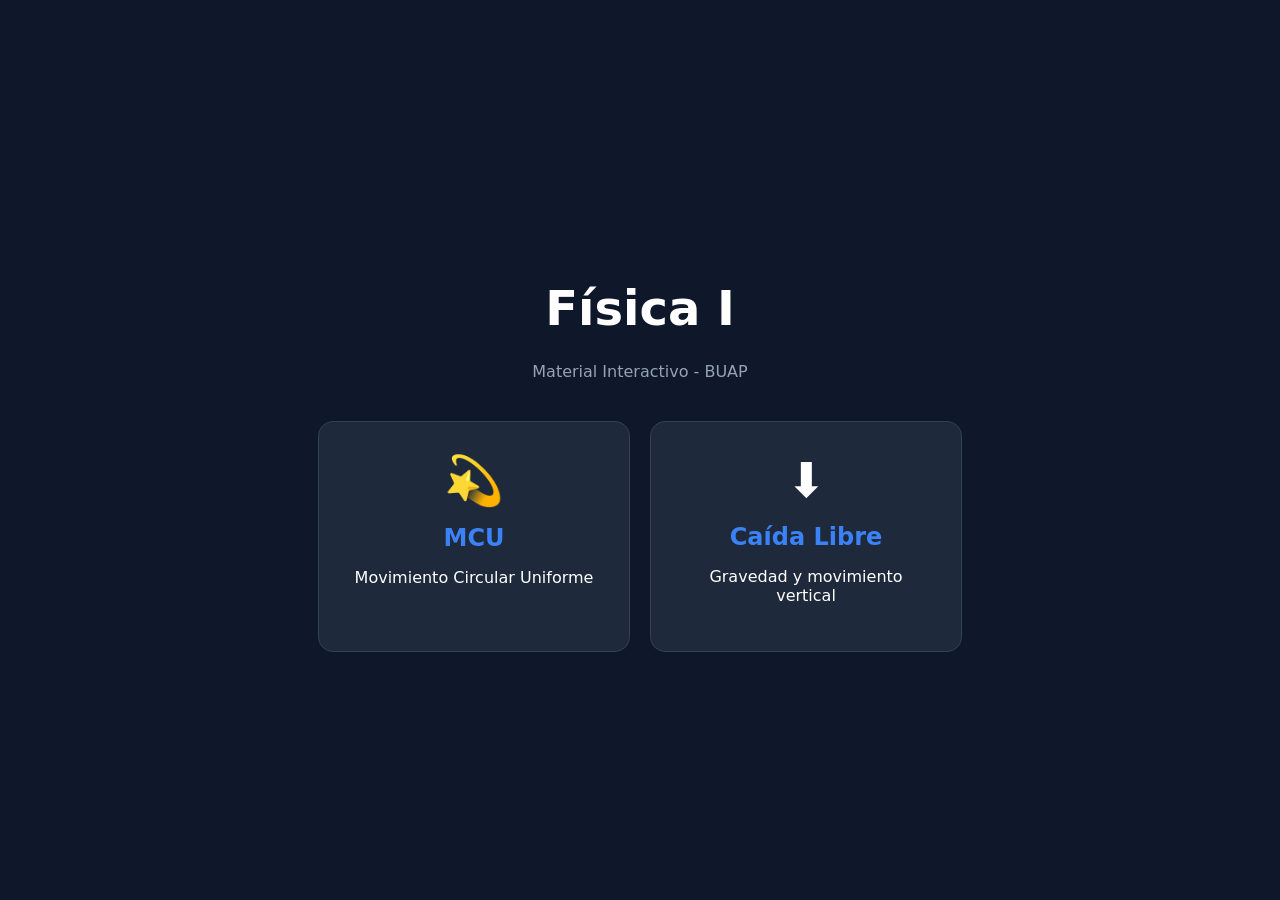
==== index.html @ 546be5e2 "Add files via upload" ====
<!DOCTYPE html>
<html lang="es">
<head>
    <meta charset="UTF-8">
    <meta name="viewport" content="width=device-width, initial-scale=1.0">
    <title>Física I - Dr. Rodrigo Vela</title>
    <style>
        body {
            background-color: #0f172a;
            color: white;
            font-family: system-ui, sans-serif;
            display: flex;
            flex-direction: column;
            align-items: center;
            justify-content: center;
            height: 100vh;
            margin: 0;
        }
        h1 { font-size: 3rem; margin-bottom: 10px; }
        .subtitle { color: #94a3b8; margin-bottom: 40px; }
        .grid { display: flex; gap: 20px; flex-wrap: wrap; justify-content: center; }
        .card {
            background: #1e293b;
            padding: 30px;
            border-radius: 15px;
            text-align: center;
            text-decoration: none;
            color: white;
            width: 250px;
            border: 1px solid #334155;
            transition: transform 0.2s, border-color 0.2s;
        }
        .card:hover { transform: translateY(-5px); border-color: #3b82f6; }
        .icon { font-size: 3rem; display: block; margin-bottom: 15px; }
        h2 { margin: 0; color: #3b82f6; }
    </style>
</head>
<body>
    <h1>Física I</h1>
    <p class="subtitle">Material Interactivo - BUAP</p>
    
    <div class="grid">
        <a href="mcu.html" class="card">
            <span class="icon">💫</span>
            <h2>MCU</h2>
            <p>Movimiento Circular Uniforme</p>
        </a>
        <a href="caida.html" class="card">
            <span class="icon">⬇️</span>
            <h2>Caída Libre</h2>
            <p>Gravedad y movimiento vertical</p>
        </a>
    </div>
</body>
</html>
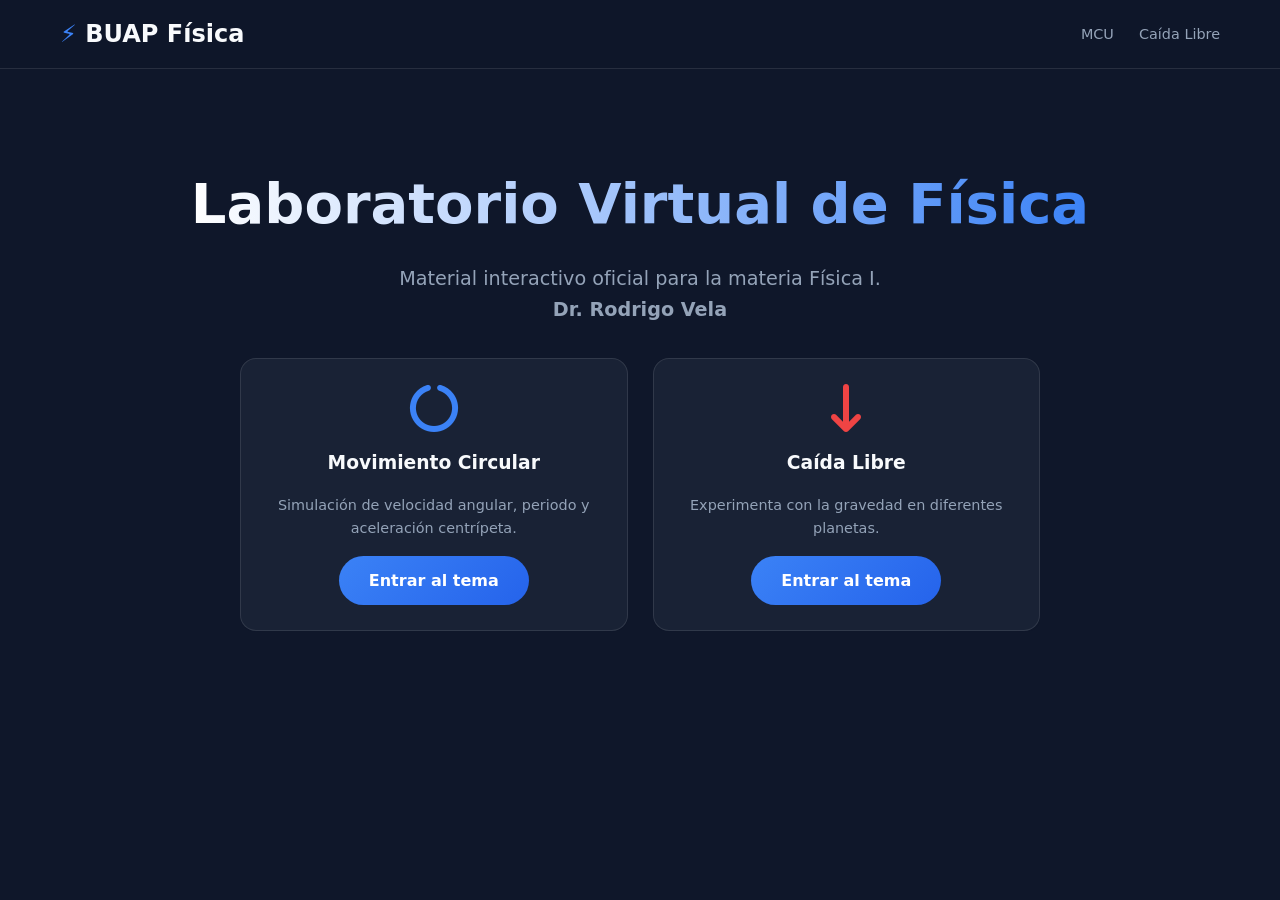
==== commit 37328ef4: "Add files via upload" ====
--- a/index.html
+++ b/index.html
@@ -3,53 +3,50 @@
 <head>
     <meta charset="UTF-8">
     <meta name="viewport" content="width=device-width, initial-scale=1.0">
-    <title>Física I - Dr. Rodrigo Vela</title>
-    <style>
-        body {
-            background-color: #0f172a;
-            color: white;
-            font-family: system-ui, sans-serif;
-            display: flex;
-            flex-direction: column;
-            align-items: center;
-            justify-content: center;
-            height: 100vh;
-            margin: 0;
-        }
-        h1 { font-size: 3rem; margin-bottom: 10px; }
-        .subtitle { color: #94a3b8; margin-bottom: 40px; }
-        .grid { display: flex; gap: 20px; flex-wrap: wrap; justify-content: center; }
-        .card {
-            background: #1e293b;
-            padding: 30px;
-            border-radius: 15px;
-            text-align: center;
-            text-decoration: none;
-            color: white;
-            width: 250px;
-            border: 1px solid #334155;
-            transition: transform 0.2s, border-color 0.2s;
-        }
-        .card:hover { transform: translateY(-5px); border-color: #3b82f6; }
-        .icon { font-size: 3rem; display: block; margin-bottom: 15px; }
-        h2 { margin: 0; color: #3b82f6; }
-    </style>
+    <title>Física I - BUAP</title>
+    <link rel="stylesheet" href="css/estilos.css">
+    <!-- FontAwesome para iconos (CDN estable) -->
+    <link rel="stylesheet" href="https://cdnjs.cloudflare.com/ajax/libs/font-awesome/6.4.0/css/all.min.css">
 </head>
 <body>
-    <h1>Física I</h1>
-    <p class="subtitle">Material Interactivo - BUAP</p>
-    
-    <div class="grid">
-        <a href="mcu.html" class="card">
-            <span class="icon">💫</span>
-            <h2>MCU</h2>
-            <p>Movimiento Circular Uniforme</p>
-        </a>
-        <a href="caida.html" class="card">
-            <span class="icon">⬇️</span>
-            <h2>Caída Libre</h2>
-            <p>Gravedad y movimiento vertical</p>
-        </a>
-    </div>
+
+    <header>
+        <div class="container header-flex">
+            <a href="index.html" class="logo"><span>⚡</span> BUAP Física</a>
+            <nav class="nav-links">
+                <a href="mcu.html">MCU</a>
+                <a href="caida.html">Caída Libre</a>
+            </nav>
+        </div>
+    </header>
+
+    <section class="hero">
+        <div class="container">
+            <h1>Laboratorio Virtual de Física</h1>
+            <p style="color: var(--text-muted); margin-bottom: 2rem; font-size: 1.2rem;">
+                Material interactivo oficial para la materia Física I.<br>
+                <strong>Dr. Rodrigo Vela</strong>
+            </p>
+            
+            <div class="grid-responsive" style="max-width: 800px; margin: 0 auto;">
+                <!-- Tarjeta MCU -->
+                <div class="card" style="text-align: center;">
+                    <i class="fa-solid fa-spin fa-circle-notch" style="font-size: 3rem; color: var(--primary); margin-bottom: 1rem;"></i>
+                    <h3>Movimiento Circular</h3>
+                    <p style="margin: 1rem 0; font-size: 0.9rem; color: #94a3b8;">Simulación de velocidad angular, periodo y aceleración centrípeta.</p>
+                    <a href="mcu.html" class="btn">Entrar al tema</a>
+                </div>
+
+                <!-- Tarjeta Caída Libre -->
+                <div class="card" style="text-align: center;">
+                    <i class="fa-solid fa-arrow-down-long" style="font-size: 3rem; color: var(--danger); margin-bottom: 1rem;"></i>
+                    <h3>Caída Libre</h3>
+                    <p style="margin: 1rem 0; font-size: 0.9rem; color: #94a3b8;">Experimenta con la gravedad en diferentes planetas.</p>
+                    <a href="caida.html" class="btn">Entrar al tema</a>
+                </div>
+            </div>
+        </div>
+    </section>
+
 </body>
 </html>
--- a/css/estilos.css
+++ b/css/estilos.css
@@ -0,0 +1,101 @@
+/* css/estilos.css */
+
+/* --- VARIABLES Y RESET --- */
+:root {
+    --bg-dark: #0f172a;
+    --bg-card: rgba(30, 41, 59, 0.7);
+    --bg-header: rgba(15, 23, 42, 0.95);
+    --text-main: #f8fafc;
+    --text-muted: #94a3b8;
+    --primary: #3b82f6;   /* Azul BUAP */
+    --secondary: #06b6d4; /* Cyan Ciencia */
+    --accent: #f59e0b;    /* Naranja Destacado */
+    --danger: #ef4444;
+    --font-body: system-ui, -apple-system, sans-serif;
+    --font-mono: 'Fira Code', monospace;
+    --glass-border: 1px solid rgba(255, 255, 255, 0.1);
+    --radius: 16px;
+}
+
+* { margin: 0; padding: 0; box-sizing: border-box; }
+
+body {
+    background-color: var(--bg-dark);
+    color: var(--text-main);
+    font-family: var(--font-body);
+    line-height: 1.6;
+    overflow-x: hidden;
+}
+
+/* --- COMPONENTES REUTILIZABLES --- */
+.container { max-width: 1200px; margin: 0 auto; padding: 0 20px; }
+
+.btn {
+    display: inline-block;
+    background: linear-gradient(135deg, var(--primary), #2563eb);
+    color: white;
+    padding: 12px 30px;
+    border-radius: 50px;
+    text-decoration: none;
+    font-weight: 600;
+    transition: transform 0.2s, box-shadow 0.2s;
+    border: none;
+    cursor: pointer;
+}
+.btn:hover { transform: translateY(-2px); box-shadow: 0 0 15px rgba(59, 130, 246, 0.5); }
+
+.card {
+    background: var(--bg-card);
+    backdrop-filter: blur(12px);
+    border: var(--glass-border);
+    border-radius: var(--radius);
+    padding: 25px;
+    transition: transform 0.3s;
+}
+.card:hover { border-color: var(--primary); }
+
+/* --- HEADER --- */
+header {
+    position: fixed;
+    top: 0; width: 100%;
+    background: var(--bg-header);
+    backdrop-filter: blur(10px);
+    border-bottom: var(--glass-border);
+    z-index: 1000;
+    padding: 15px 0;
+}
+.header-flex { display: flex; justify-content: space-between; align-items: center; }
+.logo { font-weight: 800; font-size: 1.5rem; color: var(--text-main); text-decoration: none; }
+.logo span { color: var(--primary); }
+.nav-links a { color: var(--text-muted); text-decoration: none; margin-left: 20px; font-size: 0.9rem; transition: color 0.2s; }
+.nav-links a:hover, .nav-links a.active { color: var(--secondary); }
+
+/* --- LAYOUTS --- */
+section { padding: 80px 0; }
+.hero { height: 90vh; display: flex; flex-direction: column; justify-content: center; align-items: center; text-align: center; padding-top: 60px; }
+.hero h1 { font-size: 3.5rem; margin-bottom: 1rem; background: linear-gradient(to right, #fff, var(--primary)); -webkit-background-clip: text; -webkit-text-fill-color: transparent; }
+
+.grid-responsive { display: grid; grid-template-columns: repeat(auto-fit, minmax(280px, 1fr)); gap: 25px; margin-top: 30px; }
+
+/* --- UTILIDADES PARA SIMULADORES --- */
+.sim-wrapper { display: grid; grid-template-columns: 300px 1fr; gap: 20px; align-items: start; }
+.canvas-container { 
+    background: #020617; border-radius: var(--radius); border: var(--glass-border); 
+    aspect-ratio: 16/9; position: relative; overflow: hidden; 
+}
+canvas { width: 100%; height: 100%; display: block; }
+
+.controls { background: var(--bg-card); padding: 20px; border-radius: var(--radius); }
+.control-group { margin-bottom: 20px; }
+.control-group label { display: block; margin-bottom: 8px; font-weight: 600; }
+input[type=range], select { width: 100%; padding: 8px; background: rgba(0,0,0,0.3); border: 1px solid #334155; border-radius: 5px; color: white; }
+
+.data-panel { margin-top: 20px; padding-top: 15px; border-top: 1px solid rgba(255,255,255,0.1); font-family: var(--font-mono); font-size: 0.9rem; }
+.data-row { display: flex; justify-content: space-between; margin-bottom: 5px; }
+.val { color: var(--secondary); }
+
+/* --- RESPONSIVE --- */
+@media (max-width: 900px) {
+    .sim-wrapper { grid-template-columns: 1fr; }
+    .hero h1 { font-size: 2.5rem; }
+}
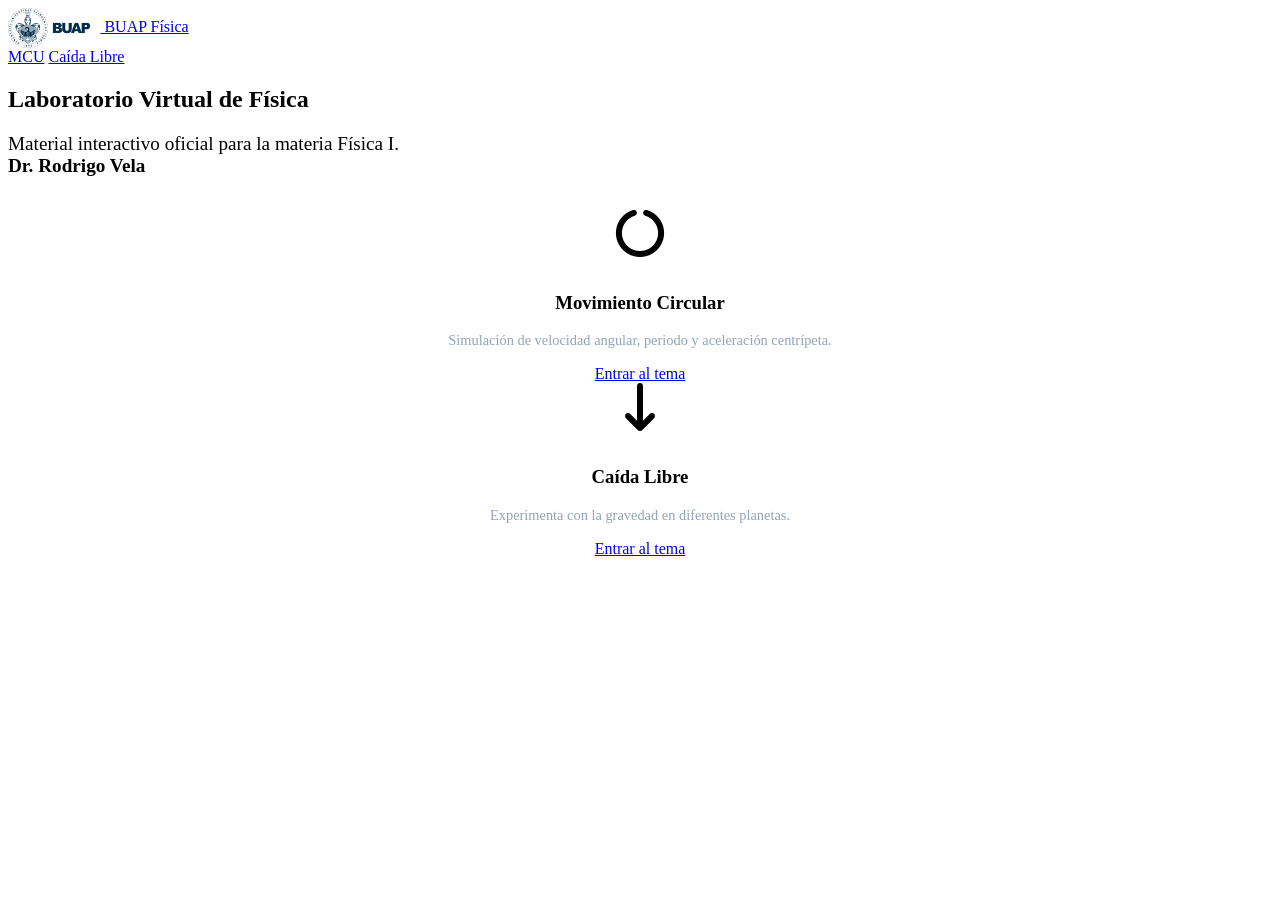
==== commit b88f612d: "Update logo in header of index.html" ====
--- a/index.html
+++ b/index.html
@@ -12,7 +12,10 @@
 
     <header>
         <div class="container header-flex">
-            <a href="index.html" class="logo"><span>⚡</span> BUAP Física</a>
+            <a href="index.html" class="logo">
+    <img src="img/logo-buap.png" alt="Logo BUAP" class="logo-img">
+    BUAP Física
+</a>
             <nav class="nav-links">
                 <a href="mcu.html">MCU</a>
                 <a href="caida.html">Caída Libre</a>
@@ -49,4 +52,4 @@
     </section>
 
 </body>
-</html>+</html>
--- a/css/estilos.css
+++ b/css/estilos.css
@@ -1,101 +1,8 @@
-/* css/estilos.css */
+/* Agrega esto en css/estilos.css */
 
-/* --- VARIABLES Y RESET --- */
-:root {
-    --bg-dark: #0f172a;
-    --bg-card: rgba(30, 41, 59, 0.7);
-    --bg-header: rgba(15, 23, 42, 0.95);
-    --text-main: #f8fafc;
-    --text-muted: #94a3b8;
-    --primary: #3b82f6;   /* Azul BUAP */
-    --secondary: #06b6d4; /* Cyan Ciencia */
-    --accent: #f59e0b;    /* Naranja Destacado */
-    --danger: #ef4444;
-    --font-body: system-ui, -apple-system, sans-serif;
-    --font-mono: 'Fira Code', monospace;
-    --glass-border: 1px solid rgba(255, 255, 255, 0.1);
-    --radius: 16px;
-}
-
-* { margin: 0; padding: 0; box-sizing: border-box; }
-
-body {
-    background-color: var(--bg-dark);
-    color: var(--text-main);
-    font-family: var(--font-body);
-    line-height: 1.6;
-    overflow-x: hidden;
-}
-
-/* --- COMPONENTES REUTILIZABLES --- */
-.container { max-width: 1200px; margin: 0 auto; padding: 0 20px; }
-
-.btn {
-    display: inline-block;
-    background: linear-gradient(135deg, var(--primary), #2563eb);
-    color: white;
-    padding: 12px 30px;
-    border-radius: 50px;
-    text-decoration: none;
-    font-weight: 600;
-    transition: transform 0.2s, box-shadow 0.2s;
-    border: none;
-    cursor: pointer;
-}
-.btn:hover { transform: translateY(-2px); box-shadow: 0 0 15px rgba(59, 130, 246, 0.5); }
-
-.card {
-    background: var(--bg-card);
-    backdrop-filter: blur(12px);
-    border: var(--glass-border);
-    border-radius: var(--radius);
-    padding: 25px;
-    transition: transform 0.3s;
-}
-.card:hover { border-color: var(--primary); }
-
-/* --- HEADER --- */
-header {
-    position: fixed;
-    top: 0; width: 100%;
-    background: var(--bg-header);
-    backdrop-filter: blur(10px);
-    border-bottom: var(--glass-border);
-    z-index: 1000;
-    padding: 15px 0;
-}
-.header-flex { display: flex; justify-content: space-between; align-items: center; }
-.logo { font-weight: 800; font-size: 1.5rem; color: var(--text-main); text-decoration: none; }
-.logo span { color: var(--primary); }
-.nav-links a { color: var(--text-muted); text-decoration: none; margin-left: 20px; font-size: 0.9rem; transition: color 0.2s; }
-.nav-links a:hover, .nav-links a.active { color: var(--secondary); }
-
-/* --- LAYOUTS --- */
-section { padding: 80px 0; }
-.hero { height: 90vh; display: flex; flex-direction: column; justify-content: center; align-items: center; text-align: center; padding-top: 60px; }
-.hero h1 { font-size: 3.5rem; margin-bottom: 1rem; background: linear-gradient(to right, #fff, var(--primary)); -webkit-background-clip: text; -webkit-text-fill-color: transparent; }
-
-.grid-responsive { display: grid; grid-template-columns: repeat(auto-fit, minmax(280px, 1fr)); gap: 25px; margin-top: 30px; }
-
-/* --- UTILIDADES PARA SIMULADORES --- */
-.sim-wrapper { display: grid; grid-template-columns: 300px 1fr; gap: 20px; align-items: start; }
-.canvas-container { 
-    background: #020617; border-radius: var(--radius); border: var(--glass-border); 
-    aspect-ratio: 16/9; position: relative; overflow: hidden; 
-}
-canvas { width: 100%; height: 100%; display: block; }
-
-.controls { background: var(--bg-card); padding: 20px; border-radius: var(--radius); }
-.control-group { margin-bottom: 20px; }
-.control-group label { display: block; margin-bottom: 8px; font-weight: 600; }
-input[type=range], select { width: 100%; padding: 8px; background: rgba(0,0,0,0.3); border: 1px solid #334155; border-radius: 5px; color: white; }
-
-.data-panel { margin-top: 20px; padding-top: 15px; border-top: 1px solid rgba(255,255,255,0.1); font-family: var(--font-mono); font-size: 0.9rem; }
-.data-row { display: flex; justify-content: space-between; margin-bottom: 5px; }
-.val { color: var(--secondary); }
-
-/* --- RESPONSIVE --- */
-@media (max-width: 900px) {
-    .sim-wrapper { grid-template-columns: 1fr; }
-    .hero h1 { font-size: 2.5rem; }
+.logo-img {
+    height: 40px; /* Ajusta esto según el tamaño de tu barra */
+    width: auto;  /* Mantiene la proporción original */
+    vertical-align: middle;
+    margin-right: 10px;
 }
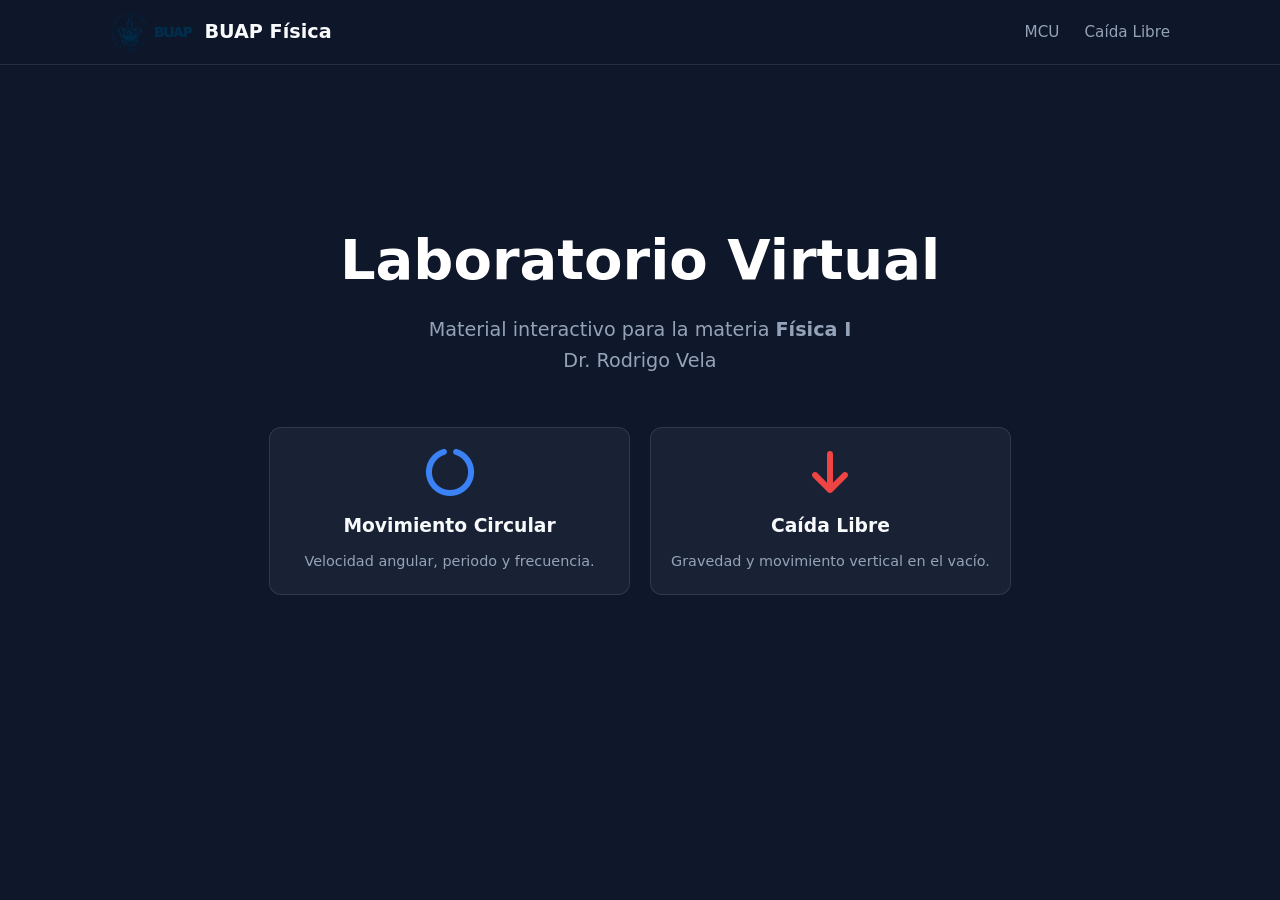
==== commit 9abb5362: "Add files via upload" ====
--- a/index.html
+++ b/index.html
@@ -5,7 +5,7 @@
     <meta name="viewport" content="width=device-width, initial-scale=1.0">
     <title>Física I - BUAP</title>
     <link rel="stylesheet" href="css/estilos.css">
-    <!-- FontAwesome para iconos (CDN estable) -->
+    <!-- Iconos -->
     <link rel="stylesheet" href="https://cdnjs.cloudflare.com/ajax/libs/font-awesome/6.4.0/css/all.min.css">
 </head>
 <body>
@@ -13,9 +13,9 @@
     <header>
         <div class="container header-flex">
             <a href="index.html" class="logo">
-    <img src="img/logo-buap.png" alt="Logo BUAP" class="logo-img">
-    BUAP Física
-</a>
+                <img src="img/logo-buap.png" alt="Logo BUAP" class="logo-img">
+                BUAP Física
+            </a>
             <nav class="nav-links">
                 <a href="mcu.html">MCU</a>
                 <a href="caida.html">Caída Libre</a>
@@ -23,33 +23,31 @@
         </div>
     </header>
 
-    <section class="hero">
+    <section style="height: 90vh; display: flex; align-items: center; text-align: center;">
         <div class="container">
-            <h1>Laboratorio Virtual de Física</h1>
-            <p style="color: var(--text-muted); margin-bottom: 2rem; font-size: 1.2rem;">
-                Material interactivo oficial para la materia Física I.<br>
-                <strong>Dr. Rodrigo Vela</strong>
+            <h1 style="font-size: 3.5rem; margin-bottom: 10px; color: white;">Laboratorio Virtual</h1>
+            <p style="color: var(--text-muted); font-size: 1.2rem; margin-bottom: 50px;">
+                Material interactivo para la materia <strong>Física I</strong><br>
+                Dr. Rodrigo Vela
             </p>
             
-            <div class="grid-responsive" style="max-width: 800px; margin: 0 auto;">
+            <div class="concept-grid" style="max-width: 800px; margin: 0 auto;">
                 <!-- Tarjeta MCU -->
-                <div class="card" style="text-align: center;">
-                    <i class="fa-solid fa-spin fa-circle-notch" style="font-size: 3rem; color: var(--primary); margin-bottom: 1rem;"></i>
+                <a href="mcu.html" class="card" style="text-decoration: none; color: inherit; transition: transform 0.2s;">
+                    <i class="fa-solid fa-circle-notch" style="font-size: 3rem; color: var(--primary); margin-bottom: 15px;"></i>
                     <h3>Movimiento Circular</h3>
-                    <p style="margin: 1rem 0; font-size: 0.9rem; color: #94a3b8;">Simulación de velocidad angular, periodo y aceleración centrípeta.</p>
-                    <a href="mcu.html" class="btn">Entrar al tema</a>
-                </div>
+                    <p style="font-size: 0.9rem; color: #94a3b8; margin-top: 10px;">Velocidad angular, periodo y frecuencia.</p>
+                </a>
 
                 <!-- Tarjeta Caída Libre -->
-                <div class="card" style="text-align: center;">
-                    <i class="fa-solid fa-arrow-down-long" style="font-size: 3rem; color: var(--danger); margin-bottom: 1rem;"></i>
+                <a href="caida.html" class="card" style="text-decoration: none; color: inherit; transition: transform 0.2s;">
+                    <i class="fa-solid fa-arrow-down" style="font-size: 3rem; color: var(--danger); margin-bottom: 15px;"></i>
                     <h3>Caída Libre</h3>
-                    <p style="margin: 1rem 0; font-size: 0.9rem; color: #94a3b8;">Experimenta con la gravedad en diferentes planetas.</p>
-                    <a href="caida.html" class="btn">Entrar al tema</a>
-                </div>
+                    <p style="font-size: 0.9rem; color: #94a3b8; margin-top: 10px;">Gravedad y movimiento vertical en el vacío.</p>
+                </a>
             </div>
         </div>
     </section>
 
 </body>
-</html>
+</html>
--- a/css/estilos.css
+++ b/css/estilos.css
@@ -1,8 +1,154 @@
-/* Agrega esto en css/estilos.css */
+/* css/estilos.css */
 
+/* --- VARIABLES Y RESET --- */
+:root {
+    --bg-dark: #0f172a;       /* Fondo principal oscuro */
+    --bg-card: rgba(30, 41, 59, 0.7);
+    --bg-header: rgba(15, 23, 42, 0.95);
+    --text-main: #f8fafc;
+    --text-muted: #94a3b8;
+    --primary: #3b82f6;       /* Azul principal */
+    --secondary: #06b6d4;     /* Cyan */
+    --accent: #f59e0b;        /* Naranja */
+    --danger: #ef4444;        /* Rojo */
+    --font-body: system-ui, -apple-system, sans-serif;
+    --font-mono: 'Fira Code', monospace;
+    --radius: 16px;
+    --glass-border: 1px solid rgba(255, 255, 255, 0.1);
+}
+
+* { margin: 0; padding: 0; box-sizing: border-box; }
+
+body {
+    background-color: var(--bg-dark);
+    color: var(--text-main);
+    font-family: var(--font-body);
+    line-height: 1.6;
+    overflow-x: hidden;
+}
+
+/* --- HEADER Y LOGO (CORREGIDO) --- */
+header {
+    position: fixed;
+    top: 0; width: 100%;
+    background: var(--bg-header);
+    backdrop-filter: blur(10px);
+    border-bottom: var(--glass-border);
+    z-index: 1000;
+    padding: 12px 0;
+}
+
+.header-flex { display: flex; justify-content: space-between; align-items: center; }
+
+.logo {
+    display: flex;
+    align-items: center;
+    text-decoration: none;
+    color: var(--text-main);
+    font-weight: 700;
+    font-size: 1.2rem;
+}
+
+/* CLASE CLAVE PARA EL LOGO */
 .logo-img {
-    height: 40px; /* Ajusta esto según el tamaño de tu barra */
-    width: auto;  /* Mantiene la proporción original */
-    vertical-align: middle;
-    margin-right: 10px;
+    height: 40px;           /* Altura fija controlada */
+    width: auto;            /* Ancho automático */
+    margin-right: 12px;
+    object-fit: contain;
+}
+
+.nav-links a {
+    color: var(--text-muted);
+    text-decoration: none;
+    margin-left: 20px;
+    font-size: 0.95rem;
+    transition: 0.2s;
+}
+.nav-links a:hover, .nav-links a.active { color: var(--primary); }
+
+/* --- CONTENEDORES --- */
+.container { max-width: 1100px; margin: 0 auto; padding: 0 20px; }
+
+section { padding: 60px 0; }
+
+/* --- ESTILOS DE TEORÍA (NUEVO) --- */
+.theory-section { max-width: 800px; margin: 0 auto; }
+
+.theory-section h1 { font-size: 2.5rem; margin-bottom: 10px; color: var(--primary); }
+.theory-section h2 { font-size: 1.8rem; margin-top: 40px; margin-bottom: 20px; border-bottom: 1px solid #334155; padding-bottom: 10px; }
+
+.concept-grid {
+    display: grid;
+    grid-template-columns: repeat(auto-fit, minmax(240px, 1fr));
+    gap: 20px;
+    margin: 20px 0;
+}
+
+.card {
+    background: var(--bg-card);
+    border: var(--glass-border);
+    border-radius: 12px;
+    padding: 20px;
+}
+
+.formula-card {
+    background: rgba(255,255,255,0.03);
+    border-left: 3px solid var(--accent);
+    padding: 15px;
+    border-radius: 8px;
+}
+
+.math {
+    font-family: 'Times New Roman', serif;
+    font-style: italic;
+    font-size: 1.3rem;
+    color: var(--secondary);
+    margin-top: 10px;
+    font-weight: bold;
+}
+
+/* --- SIMULADOR --- */
+.sim-wrapper {
+    display: grid;
+    grid-template-columns: 1fr 320px;
+    gap: 25px;
+    align-items: start;
+    margin-top: 30px;
+}
+
+.canvas-container {
+    background: #020617;
+    border-radius: var(--radius);
+    border: var(--glass-border);
+    aspect-ratio: 16/9;
+    position: relative;
+    overflow: hidden;
+}
+canvas { width: 100%; height: 100%; display: block; }
+
+.controls { background: var(--bg-card); padding: 25px; border-radius: var(--radius); border: var(--glass-border); }
+
+.control-group { margin-bottom: 20px; }
+.control-group label { display: flex; justify-content: space-between; margin-bottom: 8px; font-size: 0.9rem; font-weight: 600; }
+
+input[type=range], select {
+    width: 100%;
+    background: #1e293b;
+    border: 1px solid #334155;
+    color: white;
+    padding: 8px;
+    border-radius: 6px;
+}
+
+.btn {
+    display: block; width: 100%; text-align: center;
+    background: var(--primary); color: white; border: none;
+    padding: 12px; border-radius: 8px; cursor: pointer; font-weight: bold;
+    margin-top: 10px;
+}
+.btn:hover { opacity: 0.9; }
+
+/* --- RESPONSIVE --- */
+@media (max-width: 900px) {
+    .sim-wrapper { grid-template-columns: 1fr; }
 }
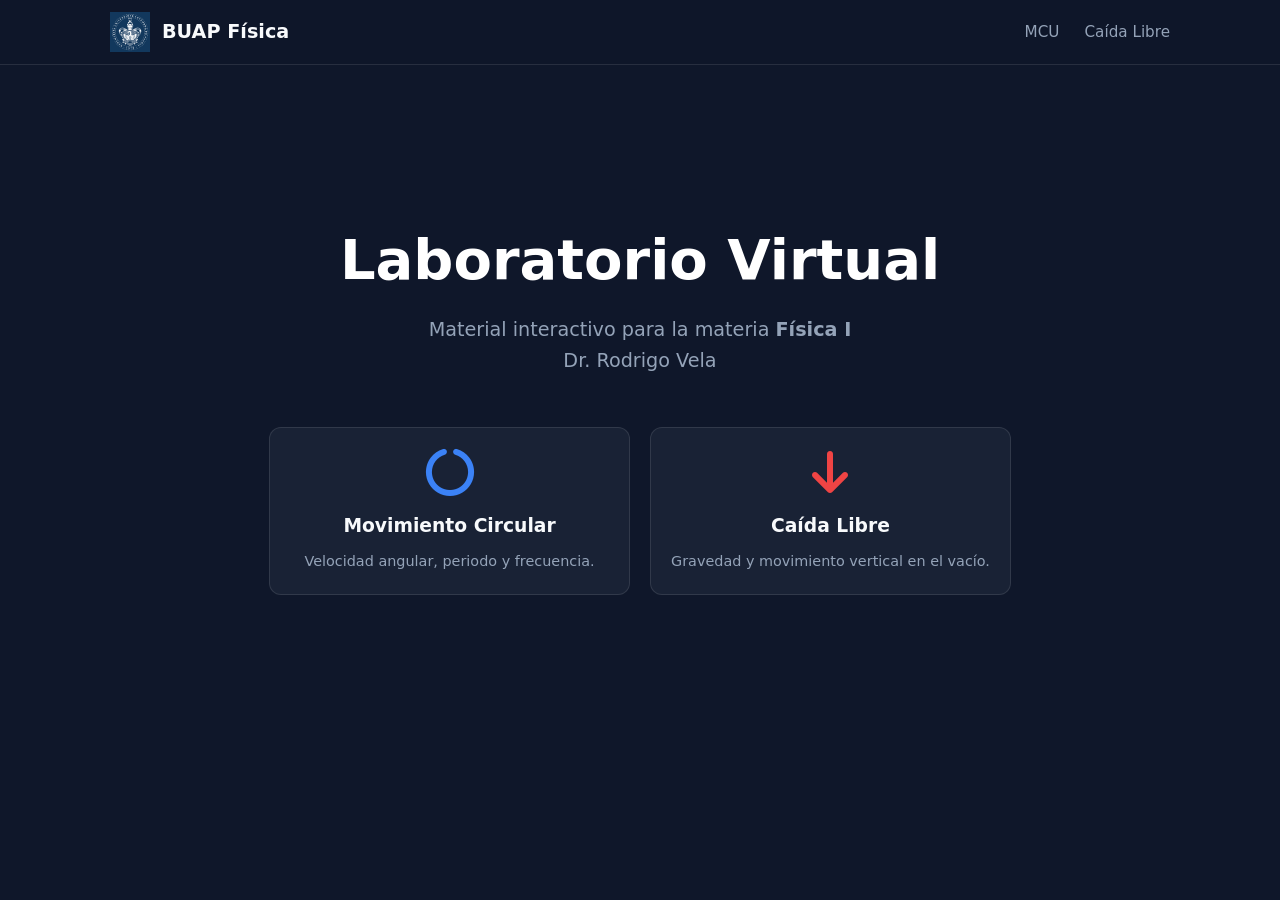
==== commit 97ec85d8: "Add animations to icons in index.html" ====
--- a/index.html
+++ b/index.html
@@ -34,14 +34,14 @@
             <div class="concept-grid" style="max-width: 800px; margin: 0 auto;">
                 <!-- Tarjeta MCU -->
                 <a href="mcu.html" class="card" style="text-decoration: none; color: inherit; transition: transform 0.2s;">
-                    <i class="fa-solid fa-circle-notch" style="font-size: 3rem; color: var(--primary); margin-bottom: 15px;"></i>
+                    <i class="fa-solid fa-circle-notch fa-spin" style="font-size: 3rem; color: var(--primary); margin-bottom: 15px; --fa-animation-duration: 3s;"></i>
                     <h3>Movimiento Circular</h3>
                     <p style="font-size: 0.9rem; color: #94a3b8; margin-top: 10px;">Velocidad angular, periodo y frecuencia.</p>
                 </a>
 
                 <!-- Tarjeta Caída Libre -->
                 <a href="caida.html" class="card" style="text-decoration: none; color: inherit; transition: transform 0.2s;">
-                    <i class="fa-solid fa-arrow-down" style="font-size: 3rem; color: var(--danger); margin-bottom: 15px;"></i>
+                    <i class="fa-solid fa-arrow-down fa-bounce" style="font-size: 3rem; color: var(--danger); margin-bottom: 15px;"></i>
                     <h3>Caída Libre</h3>
                     <p style="font-size: 0.9rem; color: #94a3b8; margin-top: 10px;">Gravedad y movimiento vertical en el vacío.</p>
                 </a>
@@ -50,4 +50,4 @@
     </section>
 
 </body>
-</html>+</html>
--- a/css/estilos.css
+++ b/css/estilos.css
@@ -151,4 +151,42 @@
 /* --- RESPONSIVE --- */
 @media (max-width: 900px) {
     .sim-wrapper { grid-template-columns: 1fr; }
-}+}
+
+/* --- AGREGAR AL FINAL DE css/estilos.css --- */
+
+/* Definición de la animación de giro (MCU) */
+@keyframes rotacion-constante {
+    from { transform: rotate(0deg); }
+    to { transform: rotate(360deg); }
+}
+
+/* Definición de la animación de caída (Gravedad) */
+@keyframes efecto-caida {
+    0% {
+        transform: translateY(-15px);
+        opacity: 0;
+    }
+    20% {
+        opacity: 1;
+    }
+    80% {
+        transform: translateY(15px);
+        opacity: 1;
+    }
+    100% {
+        transform: translateY(25px);
+        opacity: 0;
+    }
+}
+
+/* Clases que aplicaremos al HTML */
+.anim-mcu {
+    /* Gira una vuelta completa cada 4 segundos de forma lineal */
+    animation: rotacion-constante 4s linear infinite;
+}
+
+.anim-caida {
+    /* Cae cada 1.5 segundos con efecto de aceleración (ease-in) */
+    animation: efecto-caida 1.5s ease-in infinite;
+}
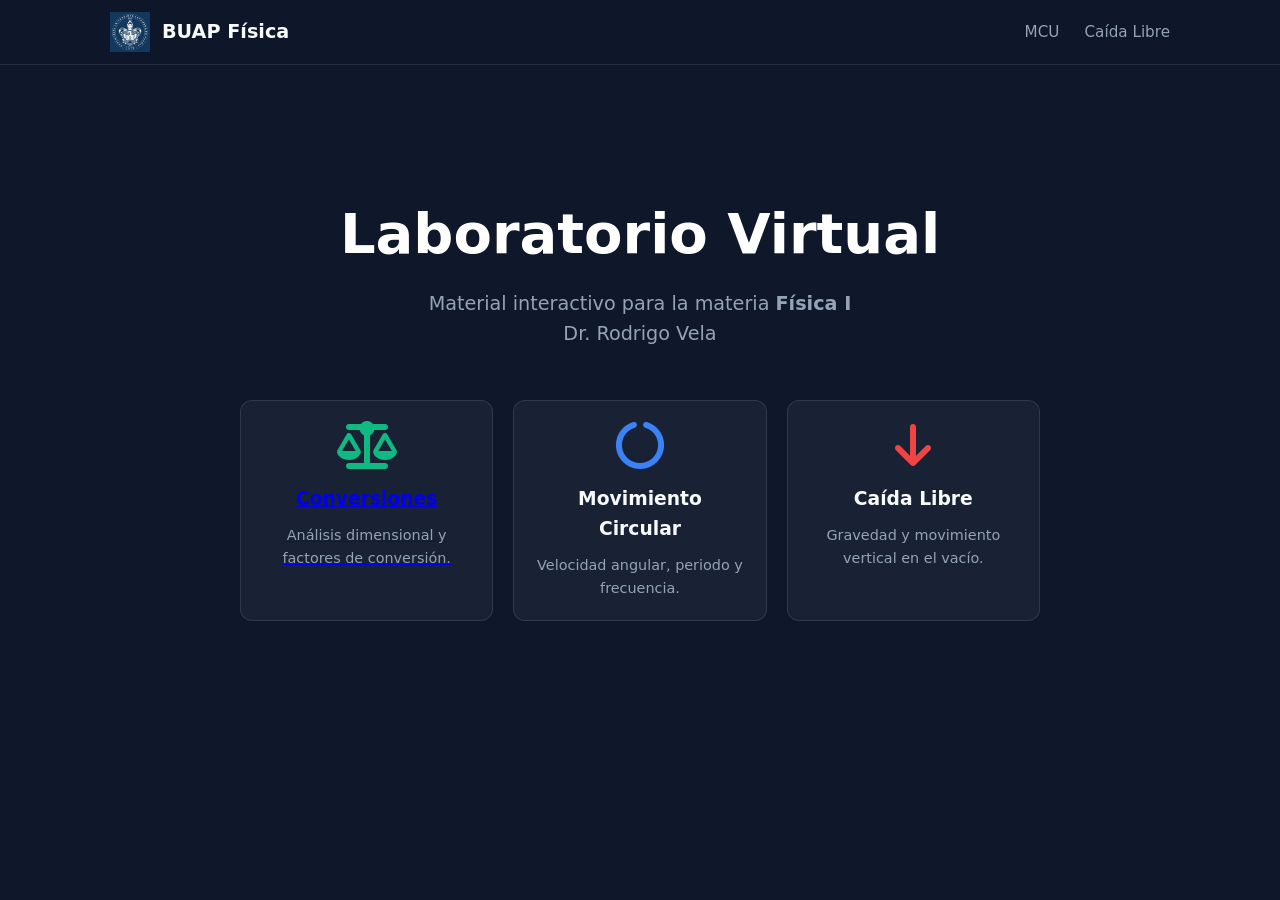
==== commit 9fc03f4e: "Add conversions card to concept grid Added a new card for conversions with an icon and description." ====
--- a/index.html
+++ b/index.html
@@ -32,6 +32,12 @@
             </p>
             
             <div class="concept-grid" style="max-width: 800px; margin: 0 auto;">
+                <!-- Tarjeta Conversiones -->
+                <a href="conversiones.html" class="card" id="card-conv">
+                    <i class="fa-solid fa-scale-balanced anim-balanza" style="font-size: 3rem; color: #10b981; margin-bottom: 15px;"></i>
+                    <h3>Conversiones</h3>
+                    <p style="font-size: 0.9rem; color: #94a3b8; margin-top: 10px;">Análisis dimensional y factores de conversión.</p>
+                </a>
                 <!-- Tarjeta MCU -->
                 <a href="mcu.html" class="card" style="text-decoration: none; color: inherit; transition: transform 0.2s;">
                     <i class="fa-solid fa-circle-notch fa-spin" style="font-size: 3rem; color: var(--primary); margin-bottom: 15px; --fa-animation-duration: 3s;"></i>
--- a/css/estilos.css
+++ b/css/estilos.css
@@ -89,6 +89,18 @@
     border: var(--glass-border);
     border-radius: 12px;
     padding: 20px;
+    transition: all 0.3s ease; /* Asegura que la luz aparezca suavemente */
+}
+
+.card:hover {
+    transform: translateY(-8px);  /* Sube un poco más */
+    border-color: var(--primary); /* Borde azul */
+    
+    /* ESTA ES LA MAGIA (LUZ): */
+    /* Sombra horizontal | vertical | difuminado | color con transparencia */
+    box-shadow: 0 10px 30px rgba(59, 130, 246, 0.4); 
+    
+    cursor: pointer; /* Cambia el cursor a manita */
 }
 
 .formula-card {
